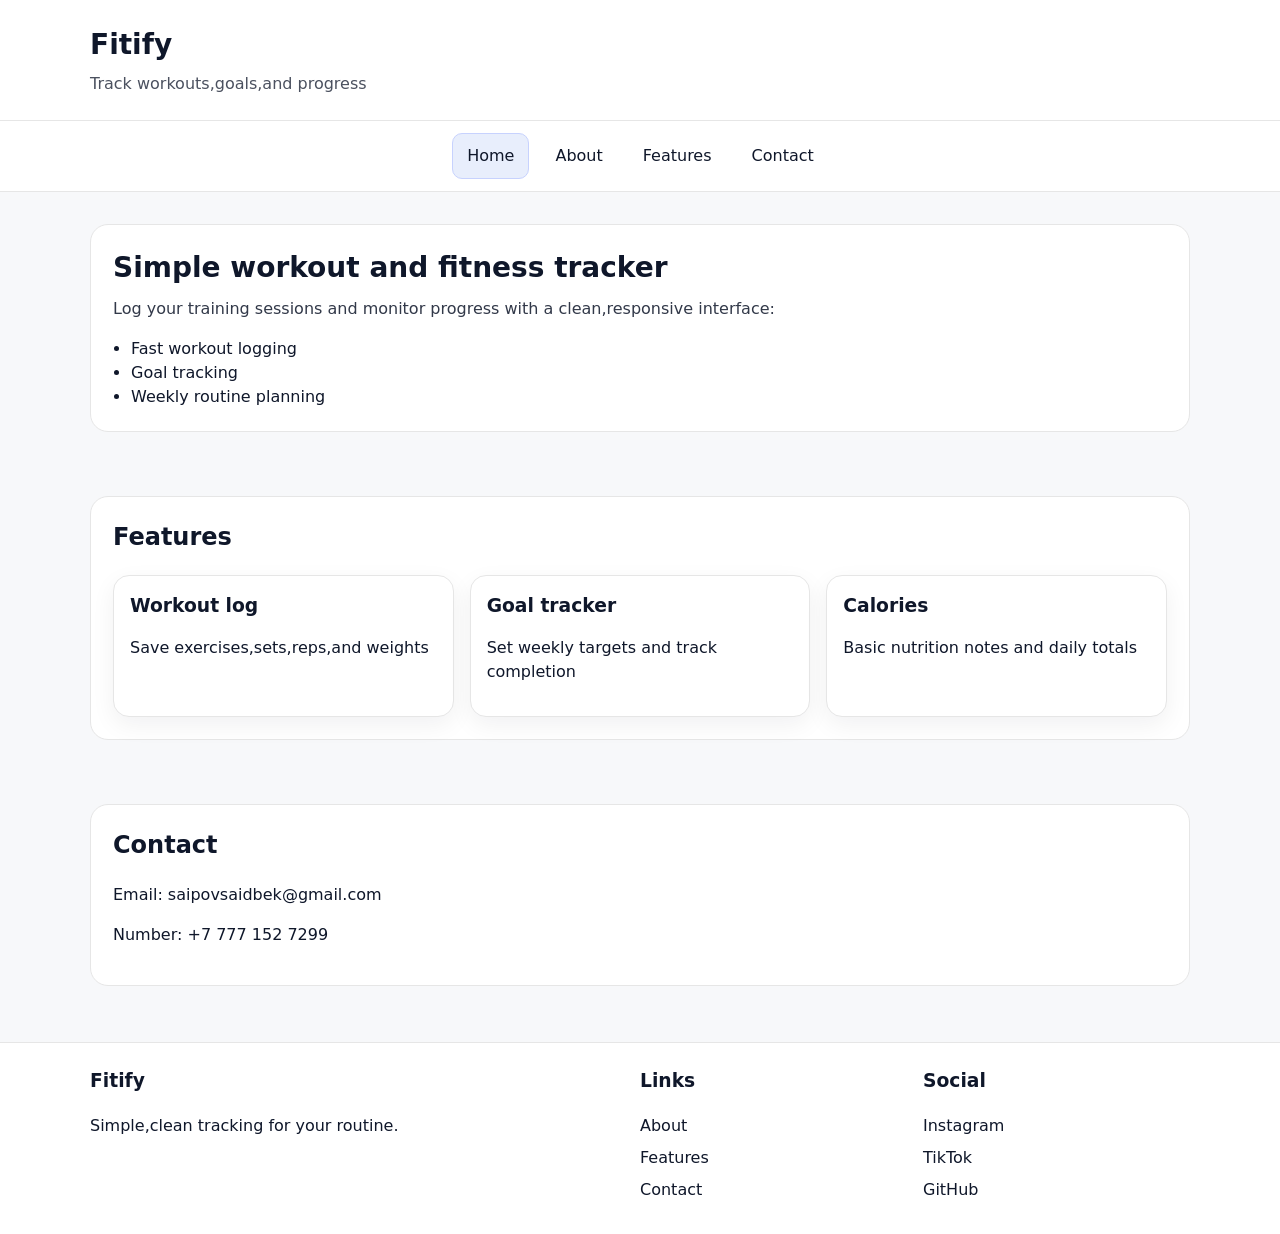
==== index.html @ 846e51bb "Lab 1" ====
<!doctype html>
<html lang="en">
  <head>
    <meta charset="UTF-8" />
    <meta name="viewport" content="width=device-width, initial-scale=1.0" />
    <title>Fitify</title>
    <link rel="stylesheet" href="style.css" />
  </head>

  <body>
    <header class="site-header">
      <div class="container header-inner">
        <div class="brand">
          <h1>Fitify</h1>
          <p>Track workouts,goals,and progress</p>
        </div>
      </div>
    </header>

    <nav class="site-nav">
      <div class="container">
        <ul class="nav-list">
          <li><a href="index.html" class="active">Home</a></li>
          <li><a href="#about">About</a></li>
          <li><a href="#features">Features</a></li>
          <li><a href="#contact">Contact</a></li>
        </ul>
      </div>
    </nav>

    <main class="site-main">
      <section class="hero" id="about">
        <div class="container">
          <h2>Simple workout and fitness tracker</h2>
          <p>
            Log your training sessions and monitor progress with a clean,responsive interface:
          </p>

          <ul class="bullet-list">
            <li>Fast workout logging</li>
            <li>Goal tracking</li>
            <li>Weekly routine planning</li>
          </ul>
        </div>
      </section>

      <section class="features" id="features">
        <div class="container">
          <h2>Features</h2>

          <div class="cards-grid">
            <article class="card">
              <h3>Workout log</h3>
              <p>Save exercises,sets,reps,and weights</p>
            </article>

            <article class="card">
              <h3>Goal tracker</h3>
              <p>Set weekly targets and track completion</p>
            </article>

            <article class="card">
              <h3>Calories</h3>
              <p>Basic nutrition notes and daily totals</p>
            </article>

            
          </div>
        </div>
      </section>

      <section class="contact" id="contact">
        <div class="container">
          <h2>Contact</h2>
          <p>Email: saipovsaidbek@gmail.com</p>
          <p>Number: +7 777 152 7299 </p>
        </div>
      </section>
    </main>

    <footer class="site-footer">
      <div class="container footer-grid">
        <div>
          <h3>Fitify</h3>
          <p>Simple,clean tracking for your routine.</p>
        </div>

        <div>
          <h3>Links</h3>
          <ul class="footer-links">
            <li><a href="#about">About</a></li>
            <li><a href="#features">Features</a></li>
            <li><a href="#contact">Contact</a></li>
          </ul>
        </div> 

        <div>
          <h3>Social</h3>
          <ul class="footer-links">
            <li><a href="https://www.instagram.com/saipovvv.s/">Instagram</a></li>
            <li><a href="https://www.tiktok.com/@saidbek._">TikTok</a></li>
            <li><a href="https://github.com/said4you">GitHub</a></li>
          </ul>
        </div>
      </div>
    </footer>
  </body>
</html>
---- style.css ----
* {
  box-sizing: border-box;
}

body {
  margin: 0;
  font-family: system-ui, -apple-system, Segoe UI, Roboto, Arial, sans-serif;
  line-height: 1.5;
  background: #f7f8fa;
  color: #0f172a;
}

a {
  color: inherit;
  text-decoration: none;
}

.container {
  width: min(1100px, 92%);
  margin: 0 auto;
}

.site-header,
.site-nav,
.site-footer {
  background: white;
}

.site-nav {
  border-top: 1px solid #e6e6e6;
  border-bottom: 1px solid #e6e6e6;
}

.site-footer {
  margin-top: 24px;
  border-top: 1px solid #e6e6e6;
}


.site-header {
  padding: 24px 0;
}

.header-inner {
  display: flex;
  align-items: center;
  justify-content: space-between;
}

.brand h1 {
  margin: 0;
  font-size: 28px;
}

.brand p {
  margin: 6px 0 0;
  opacity: 0.75;
}


.site-nav {
  border-top: 1px solid #e6e6e6;
}

.nav-list {
  list-style: none;
  margin: 0;
  padding: 12px 0;
  display: flex;        
  gap: 12px;
  align-items: center;
  justify-content: center;
  flex-wrap: wrap;
}

.nav-list a {
  display: block;
  padding: 10px 14px;
  border-radius: 10px;
  transition: transform 0.12s ease, background 0.12s ease;
}

.nav-list a:hover {
  background: #f2f4f7;        
  transform: translateY(-1px);
}

.nav-list a.active {
  background: #e8eefc;
}

.site-main section {
  padding: 32px 0;
}

.hero h2,
.features h2,
.contact h2 {
  margin-top: 0;
}

.bullet-list {
  margin: 12px 0 0;
  padding-left: 18px;
}

.cards-grid {
  display: grid;       
  grid-template-columns: repeat(3, 1fr);
  gap: 16px;
  margin-top: 16px;
}

.card {
  border: 1px solid #e6e6e6;
  border-radius: 16px;
  padding: 16px;
  background: white;
}

.card h3 {
  margin: 0 0 8px;
}



.site-footer {
  padding: 24px 0;
}

.footer-grid {
  display: grid;
  grid-template-columns: 2fr 1fr 1fr;
  gap: 16px;
}

.footer-links {
  list-style: none;
  padding: 0;
  margin: 10px 0 0;
}

.footer-links li {
  margin: 8px 0;
}

.footer-links a:hover {
  text-decoration: underline;
}


@media (max-width: 1199px) {
  .cards-grid {
    grid-template-columns: repeat(2, 1fr);
  }

  .footer-grid {
    grid-template-columns: 1fr 1fr;
  }
}


@media (max-width: 767px) {
  .nav-list {
    flex-direction: column;  
    align-items: stretch;
  }

  .nav-list a {
    text-align: center;
    width: 100%;
  }

  .cards-grid {
    grid-template-columns: 1fr;
  }

  .footer-grid {
    grid-template-columns: 1fr;
  }

  .brand h1 {
    font-size: 24px;
  }
}


.hero .container,
.features .container,
.contact .container {
  background: white;
  border: 1px solid #e6e6e6;
  border-radius: 18px;
  padding: 22px;
}

.hero h2 {
  font-size: 28px;
  margin-bottom: 8px;
}

.hero p {
  margin-top: 0;
  opacity: 0.85;
}

.card {
  box-shadow: 0 8px 24px rgba(15, 23, 42, 0.06);
}

.cards-grid {
  margin-top: 18px;
}

.nav-list a.active {
  background: #e8eefc;
  border: 1px solid #c7d2fe;
}

.nav-list a:hover {
  background: #f1f5f9;
}

.footer-grid h3 {
  margin-top: 0;
}
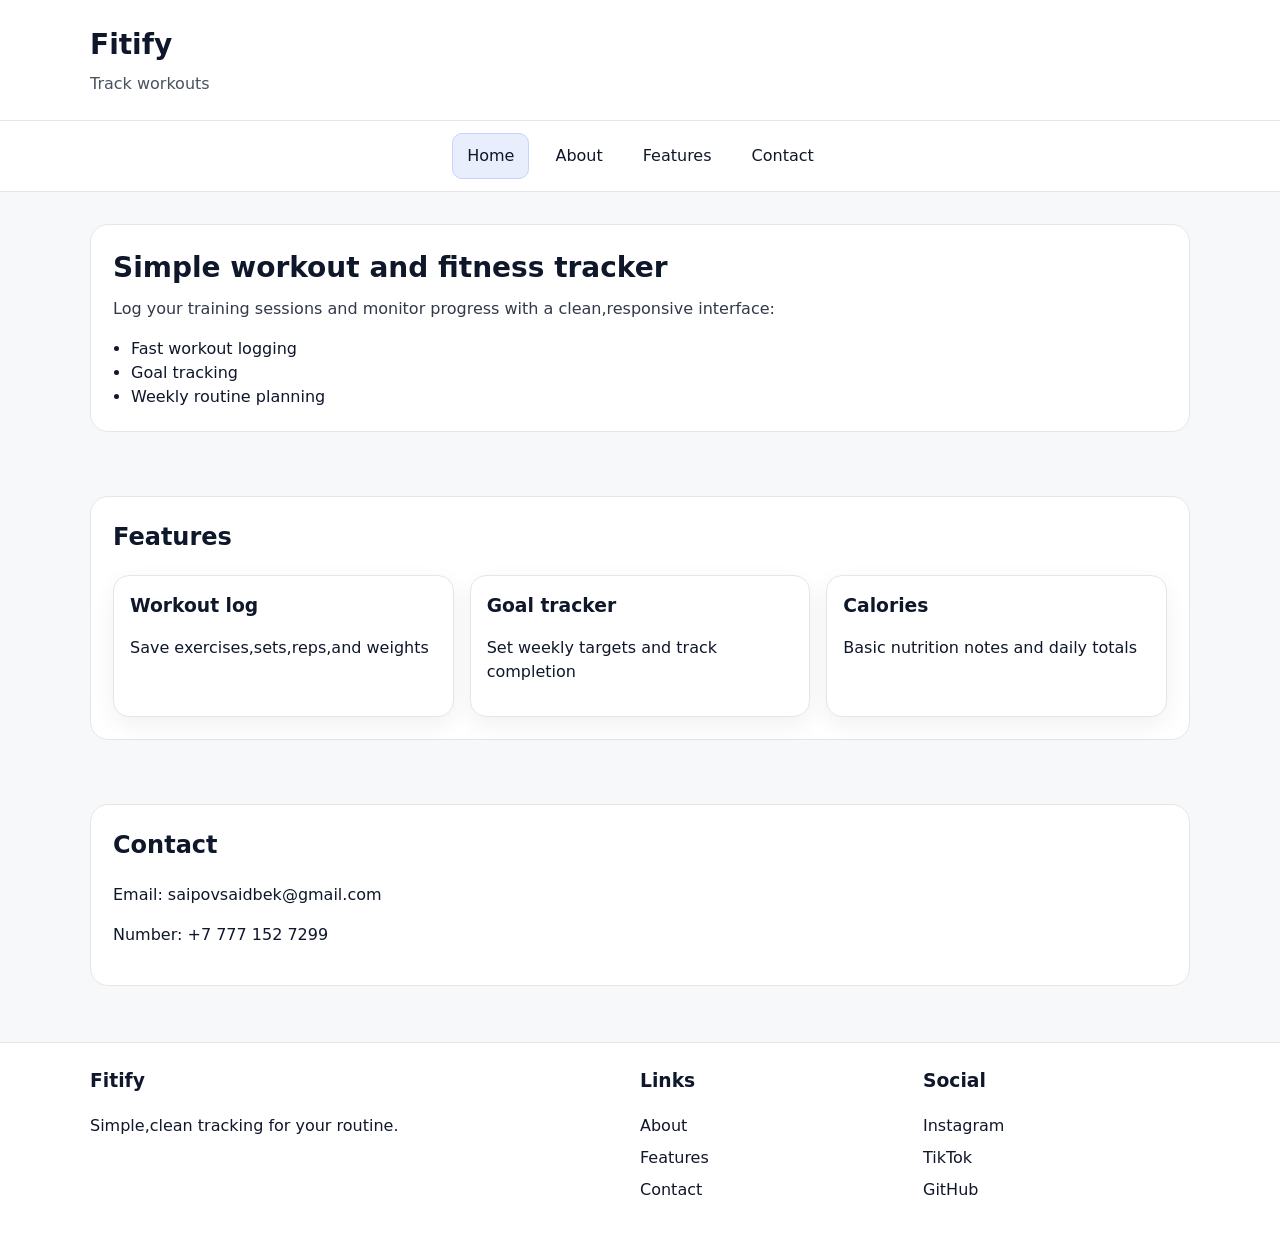
==== commit f2c3cb8e: "Started lab 2" ====
--- a/index.html
+++ b/index.html
@@ -12,7 +12,7 @@
       <div class="container header-inner">
         <div class="brand">
           <h1>Fitify</h1>
-          <p>Track workouts,goals,and progress</p>
+          <p>Track workouts</p>
         </div>
       </div>
     </header>
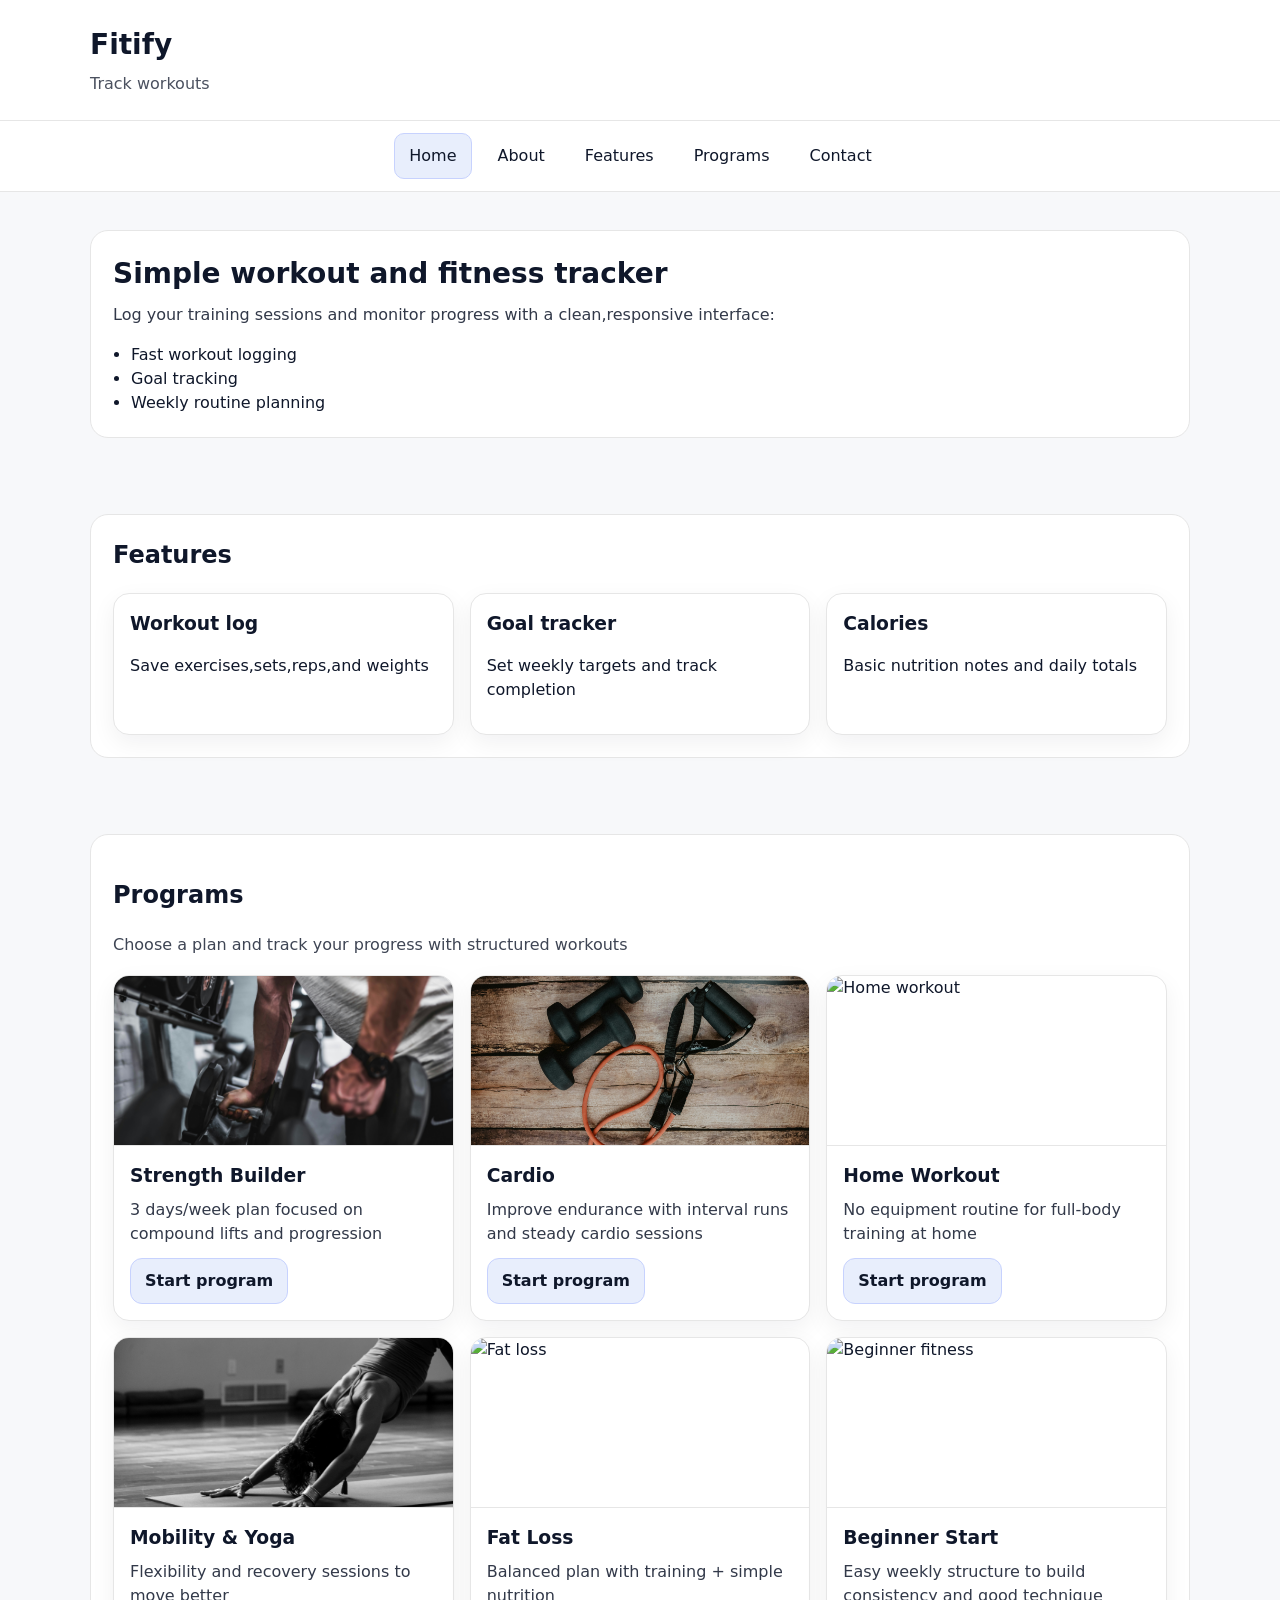
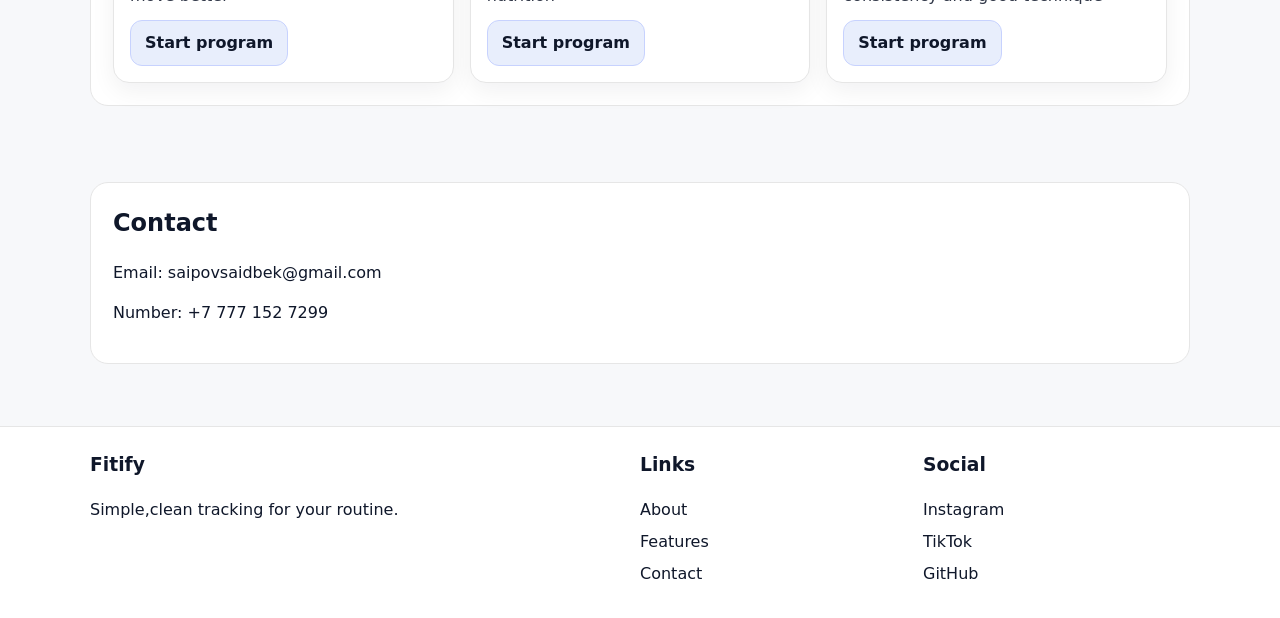
==== commit f2c5f506: "Images and new nav button- programs Improved style.css; added hover effects of cards and transitions" ====
--- a/index.html
+++ b/index.html
@@ -23,6 +23,7 @@
           <li><a href="index.html" class="active">Home</a></li>
           <li><a href="#about">About</a></li>
           <li><a href="#features">Features</a></li>
+          <li><a href="#programs">Programs</a></li>
           <li><a href="#contact">Contact</a></li>
         </ul>
       </div>
@@ -69,6 +70,71 @@
         </div>
       </section>
 
+      <section class="programs" id="programs">
+  <div class="container">
+    <h2>Programs</h2>
+    <p class="section-subtitle">
+      Choose a plan and track your progress with structured workouts
+    </p>
+
+    <div class="cards-grid cards-grid--6">
+      <article class="card card--media">
+        <img src="images/fitness1.jpg" alt="Strength training" class="card-img" />
+        <div class="card-body">
+          <h3>Strength Builder</h3>
+          <p>3 days/week plan focused on compound lifts and progression</p>
+          <a class="btn" href="#contact">Start program</a>
+        </div>
+      </article>
+
+      <article class="card card--media">
+        <img src="images/fitness2.jpg" alt="Cardio training" class="card-img" />
+        <div class="card-body">
+          <h3>Cardio</h3>
+          <p>Improve endurance with interval runs and steady cardio sessions</p>
+          <a class="btn" href="#contact">Start program</a>
+        </div>
+      </article>
+
+      <article class="card card--media">
+        <img src="images/homeworkout.jpg" alt="Home workout " class="card-img" />
+        <div class="card-body">
+          <h3>Home Workout</h3>
+          <p>No equipment routine for full-body training at home</p>
+          <a class="btn" href="#contact">Start program</a>
+        </div>
+      </article>
+
+      <article class="card card--media">
+        <img src="images/yoga.jpg" alt="Yoga and mobility" class="card-img" />
+        <div class="card-body">
+          <h3>Mobility & Yoga</h3>
+          <p>Flexibility and recovery sessions to move better</p>
+          <a class="btn" href="#contact">Start program</a>
+        </div>
+      </article>
+
+      <article class="card card--media">
+        <img src="images/fitness5.jpg" alt="Fat loss" class="card-img" />
+        <div class="card-body">
+          <h3>Fat Loss</h3>
+          <p>Balanced plan with training + simple nutrition</p>
+          <a class="btn" href="#contact">Start program</a>
+        </div>
+      </article>
+
+      <article class="card card--media">
+        <img src="images/fitness6.jpg" alt="Beginner fitness" class="card-img" />
+        <div class="card-body">
+          <h3>Beginner Start</h3>
+          <p>Easy weekly structure to build consistency and good technique</p>
+          <a class="btn" href="#contact">Start program</a>
+        </div>
+      </article>
+    </div>
+  </div>
+</section>
+
       <section class="contact" id="contact">
         <div class="container">
           <h2>Contact</h2>
--- a/style.css
+++ b/style.css
@@ -224,3 +224,95 @@
 .footer-grid h3 {
   margin-top: 0;
 }
+
+/* ===== Lab 2 improvements ===== */
+
+/* Typography + hierarchy */
+.section-subtitle {
+  margin: 6px 0 0;
+  opacity: 0.8;
+  max-width: 60ch;
+}
+
+/* Better spacing between sections */
+.site-main section {
+  padding: 38px 0;
+}
+
+/* Programs section spacing */
+.programs .container {
+  background: white;
+  border: 1px solid #e6e6e6;
+  border-radius: 18px;
+  padding: 22px;
+}
+
+/* Card with image */
+.card--media {
+  overflow: hidden; /* keeps rounded corners clean with images */
+  padding: 0;       /* image + body handle spacing */
+}
+
+.card-img {
+  width: 100%;
+  height: 170px;
+  object-fit: cover;
+  display: block;
+  border-bottom: 1px solid #e6e6e6;
+}
+
+.card-body {
+  padding: 16px;
+}
+
+.card-body p {
+  margin: 0 0 12px;
+  opacity: 0.85;
+}
+
+/* Modern button styles + transitions */
+.btn {
+  display: inline-block;
+  padding: 10px 14px;
+  border-radius: 12px;
+  border: 1px solid #c7d2fe;
+  background: #e8eefc; /* accent */
+  font-weight: 600;
+  transition: transform 0.12s ease, background 0.12s ease, box-shadow 0.12s ease;
+}
+
+.btn:hover {
+  background: #dbe7ff;
+  transform: translateY(-1px);
+  box-shadow: 0 10px 22px rgba(15, 23, 42, 0.10);
+}
+
+/* Hover effects for cards + smooth transitions */
+.card {
+  transition: transform 0.14s ease, box-shadow 0.14s ease, border-color 0.14s ease;
+}
+
+.card:hover {
+  transform: translateY(-3px);
+  border-color: #cbd5e1;
+  box-shadow: 0 14px 30px rgba(15, 23, 42, 0.10);
+}
+
+/* Make the 6-card grid look nice */
+.cards-grid--6 {
+  margin-top: 18px;
+}
+
+/* Responsive image card heights */
+@media (max-width: 1199px) {
+  .card-img {
+    height: 160px;
+  }
+}
+
+@media (max-width: 767px) {
+  .card-img {
+    height: 150px;
+  }
+}
+
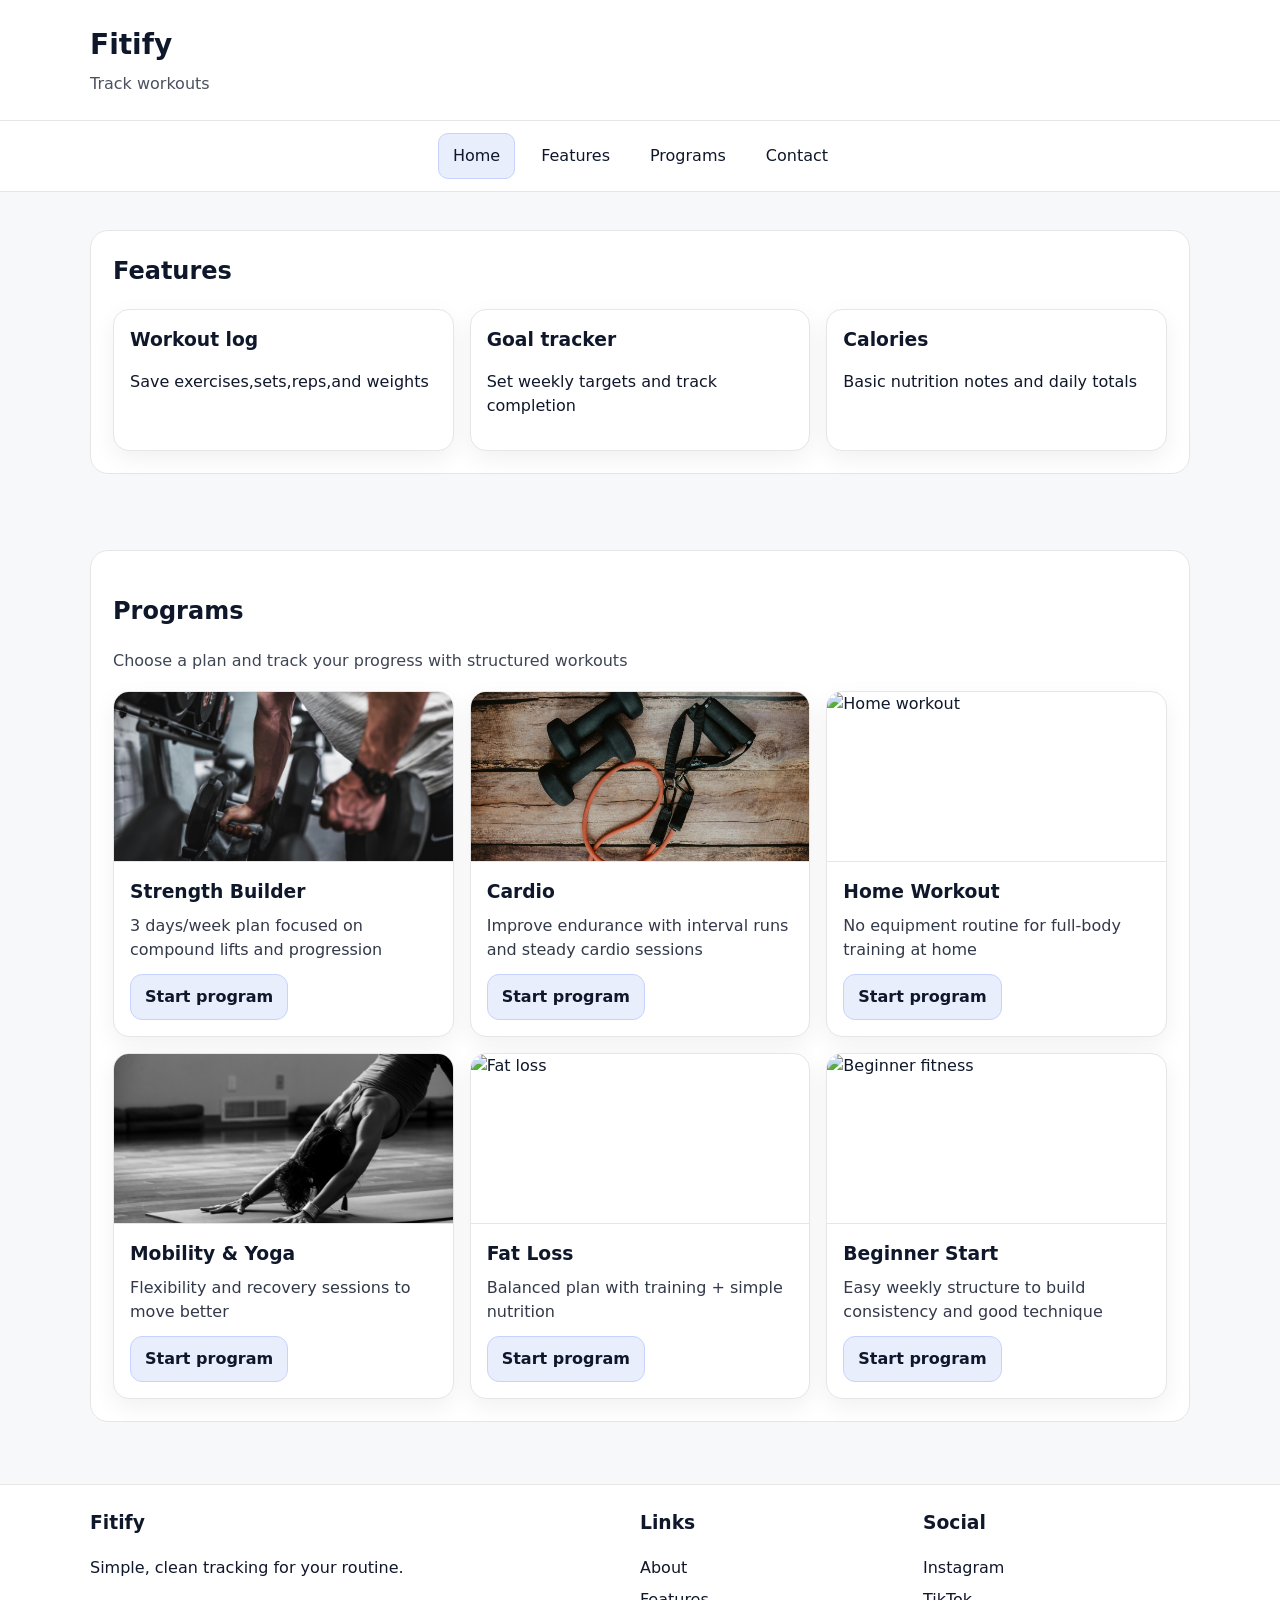
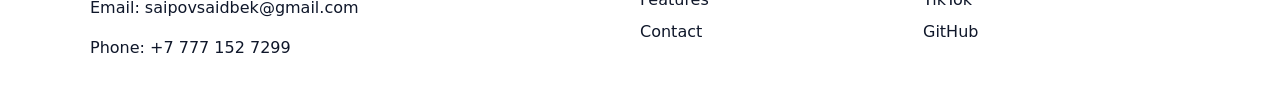
==== commit a4284d29: "modified:   index.html : removed Contact container,centralized Fitify logo" ====
--- a/index.html
+++ b/index.html
@@ -21,7 +21,6 @@
       <div class="container">
         <ul class="nav-list">
           <li><a href="index.html" class="active">Home</a></li>
-          <li><a href="#about">About</a></li>
           <li><a href="#features">Features</a></li>
           <li><a href="#programs">Programs</a></li>
           <li><a href="#contact">Contact</a></li>
@@ -30,20 +29,7 @@
     </nav>
 
     <main class="site-main">
-      <section class="hero" id="about">
-        <div class="container">
-          <h2>Simple workout and fitness tracker</h2>
-          <p>
-            Log your training sessions and monitor progress with a clean,responsive interface:
-          </p>
-
-          <ul class="bullet-list">
-            <li>Fast workout logging</li>
-            <li>Goal tracking</li>
-            <li>Weekly routine planning</li>
-          </ul>
-        </div>
-      </section>
+    
 
       <section class="features" id="features">
         <div class="container">
@@ -135,21 +121,18 @@
   </div>
 </section>
 
-      <section class="contact" id="contact">
-        <div class="container">
-          <h2>Contact</h2>
-          <p>Email: saipovsaidbek@gmail.com</p>
-          <p>Number: +7 777 152 7299 </p>
-        </div>
-      </section>
+  
     </main>
 
     <footer class="site-footer">
       <div class="container footer-grid">
-        <div>
+       <div>
           <h3>Fitify</h3>
-          <p>Simple,clean tracking for your routine.</p>
+          <p>Simple, clean tracking for your routine.</p>
+          <p>Email: saipovsaidbek@gmail.com</p>
+          <p>Phone: +7 777 152 7299</p>
         </div>
+
 
         <div>
           <h3>Links</h3>
--- a/style.css
+++ b/style.css
@@ -225,21 +225,19 @@
   margin-top: 0;
 }
 
-/* ===== Lab 2 improvements ===== */
-
-/* Typography + hierarchy */
+
 .section-subtitle {
   margin: 6px 0 0;
   opacity: 0.8;
   max-width: 60ch;
 }
 
-/* Better spacing between sections */
+
 .site-main section {
   padding: 38px 0;
 }
 
-/* Programs section spacing */
+
 .programs .container {
   background: white;
   border: 1px solid #e6e6e6;
@@ -247,10 +245,10 @@
   padding: 22px;
 }
 
-/* Card with image */
+
 .card--media {
-  overflow: hidden; /* keeps rounded corners clean with images */
-  padding: 0;       /* image + body handle spacing */
+  overflow: hidden; 
+  padding: 0;     
 }
 
 .card-img {
@@ -270,13 +268,12 @@
   opacity: 0.85;
 }
 
-/* Modern button styles + transitions */
 .btn {
   display: inline-block;
   padding: 10px 14px;
   border-radius: 12px;
   border: 1px solid #c7d2fe;
-  background: #e8eefc; /* accent */
+  background: #e8eefc; 
   font-weight: 600;
   transition: transform 0.12s ease, background 0.12s ease, box-shadow 0.12s ease;
 }
@@ -286,8 +283,6 @@
   transform: translateY(-1px);
   box-shadow: 0 10px 22px rgba(15, 23, 42, 0.10);
 }
-
-/* Hover effects for cards + smooth transitions */
 .card {
   transition: transform 0.14s ease, box-shadow 0.14s ease, border-color 0.14s ease;
 }
@@ -298,21 +293,22 @@
   box-shadow: 0 14px 30px rgba(15, 23, 42, 0.10);
 }
 
-/* Make the 6-card grid look nice */
 .cards-grid--6 {
   margin-top: 18px;
 }
 
-/* Responsive image card heights */
+
 @media (max-width: 1199px) {
   .card-img {
     height: 160px;
   }
 }
-
 @media (max-width: 767px) {
   .card-img {
     height: 150px;
   }
 }
 
+html {
+  scroll-behavior: smooth;
+}
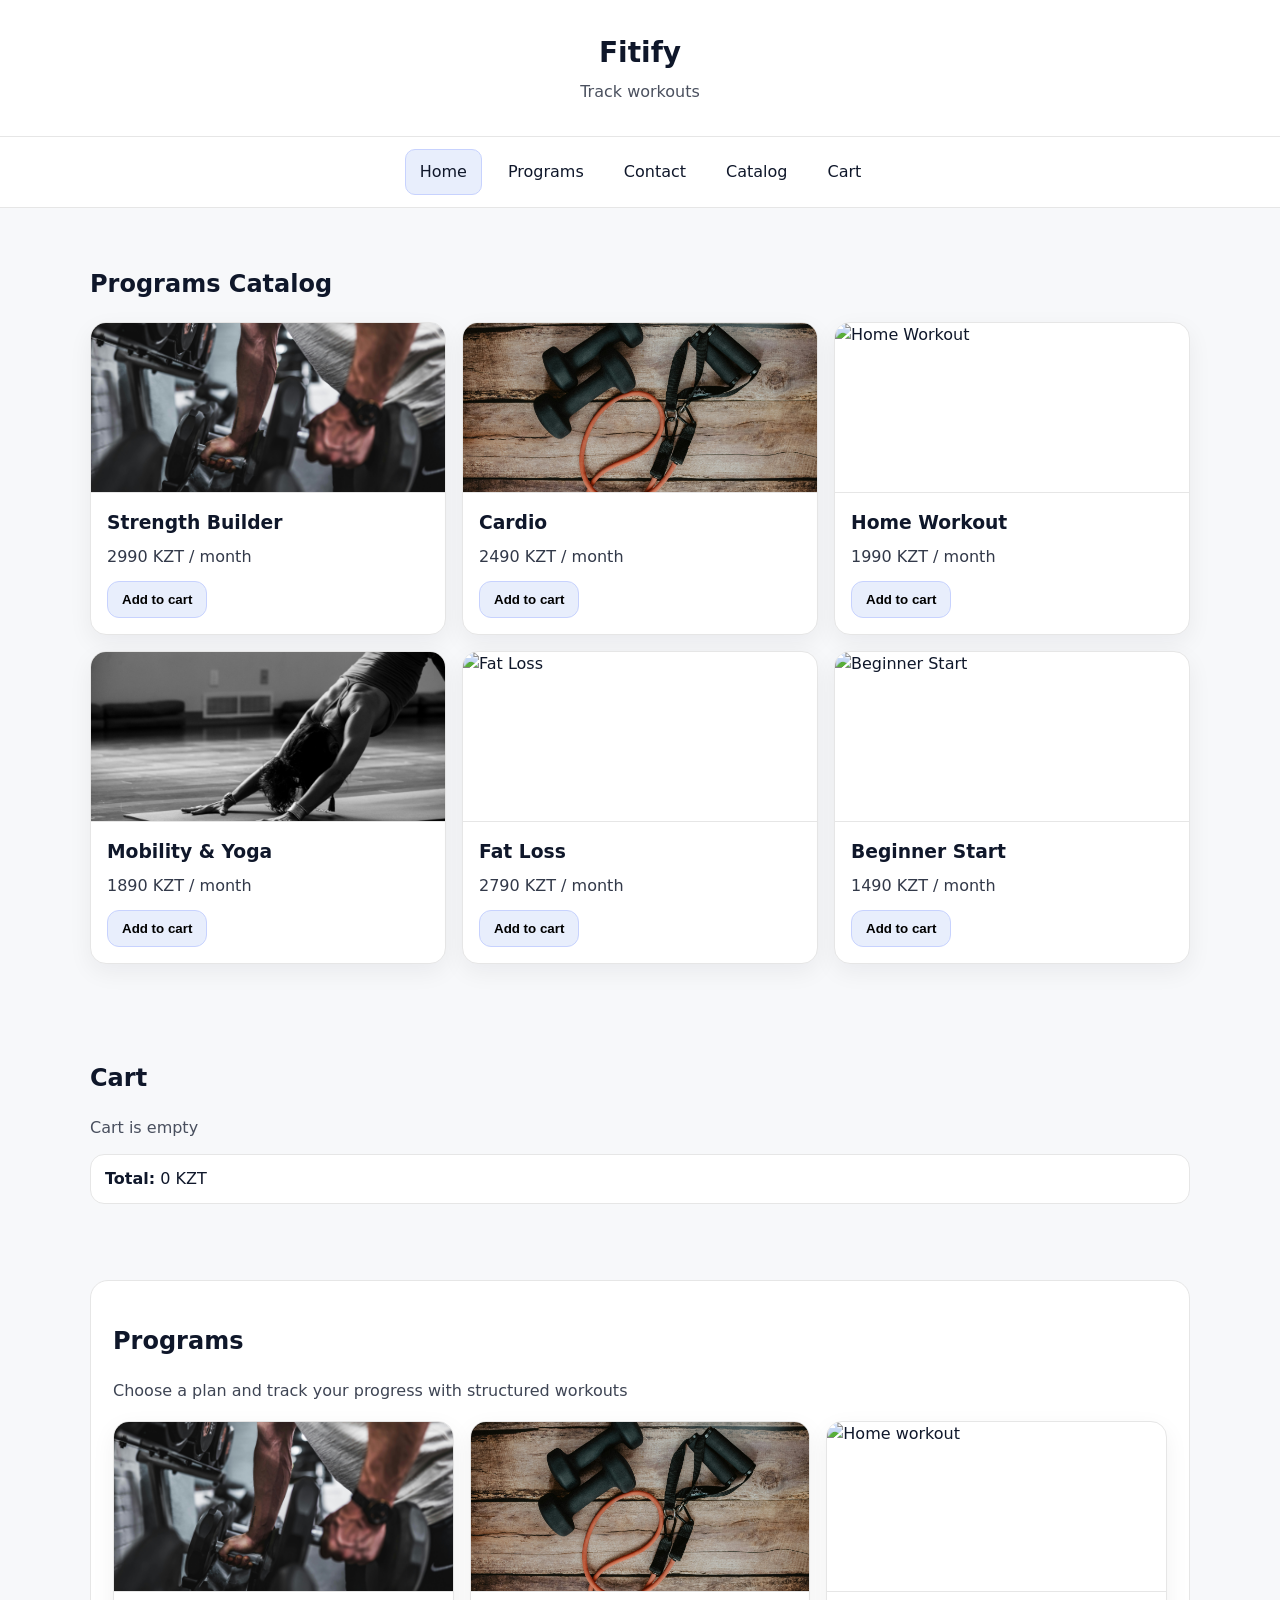
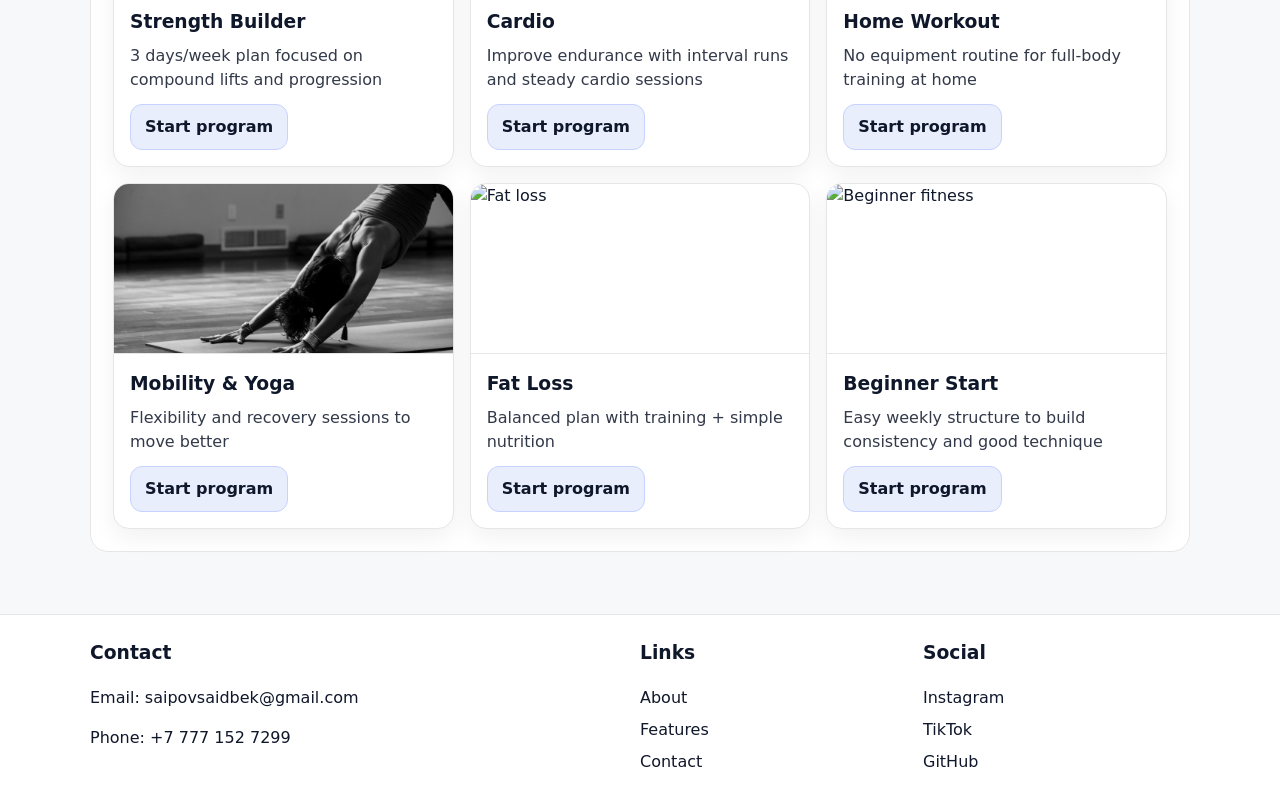
==== commit 03805f95: "modified:   index.html 	new file:   script.js 	modified:   style.css" ====
--- a/index.html
+++ b/index.html
@@ -21,41 +21,37 @@
       <div class="container">
         <ul class="nav-list">
           <li><a href="index.html" class="active">Home</a></li>
-          <li><a href="#features">Features</a></li>
           <li><a href="#programs">Programs</a></li>
-          <li><a href="#contact">Contact</a></li>
+          <li><a href="#footer">Contact</a></li>
+          <li><a href="#catalog">Catalog</a></li>
+          <li><a href="#cart">Cart</a></li>
         </ul>
       </div>
     </nav>
 
     <main class="site-main">
-    
 
-      <section class="features" id="features">
-        <div class="container">
-          <h2>Features</h2>
+    <section class="catalog" id="catalog">
+  <div class="container">
+    <h2>Programs Catalog</h2>
+    <div id="products" class="cards-grid"></div>
+  </div>
+</section>
 
-          <div class="cards-grid">
-            <article class="card">
-              <h3>Workout log</h3>
-              <p>Save exercises,sets,reps,and weights</p>
-            </article>
+<section class="cart" id="cart">
+  <div class="container">
+    <h2>Cart</h2>
 
-            <article class="card">
-              <h3>Goal tracker</h3>
-              <p>Set weekly targets and track completion</p>
-            </article>
+    <div id="cart-items" class="cart-items"></div>
 
-            <article class="card">
-              <h3>Calories</h3>
-              <p>Basic nutrition notes and daily totals</p>
-            </article>
+    <div class="cart-summary">
+      <strong>Total:</strong> <span id="cart-total">0</span> KZT
+    </div>
+  </div>
+</section>
 
-            
-          </div>
-        </div>
-      </section>
 
+      
       <section class="programs" id="programs">
   <div class="container">
     <h2>Programs</h2>
@@ -124,11 +120,10 @@
   
     </main>
 
-    <footer class="site-footer">
+    <footer class="site-footer" id="footer">
       <div class="container footer-grid">
        <div>
-          <h3>Fitify</h3>
-          <p>Simple, clean tracking for your routine.</p>
+          <h3>Contact</h3>
           <p>Email: saipovsaidbek@gmail.com</p>
           <p>Phone: +7 777 152 7299</p>
         </div>
@@ -139,7 +134,7 @@
           <ul class="footer-links">
             <li><a href="#about">About</a></li>
             <li><a href="#features">Features</a></li>
-            <li><a href="#contact">Contact</a></li>
+            <li><a href="#footer">Contact</a></li>
           </ul>
         </div> 
 
@@ -153,5 +148,10 @@
         </div>
       </div>
     </footer>
+
+    <script src="script.js"></script>
+
   </body>
-</html>+</html>
+
+
--- a/style.css
+++ b/style.css
@@ -43,9 +43,11 @@
 
 .header-inner {
   display: flex;
+  flex-direction: column;
   align-items: center;
-  justify-content: space-between;
-}
+  text-align: center;
+}
+
 
 .brand h1 {
   margin: 0;
@@ -312,3 +314,54 @@
 html {
   scroll-behavior: smooth;
 }
+
+.brand {
+  padding: 8px 0;
+}
+
+
+.cart-items {
+  display: grid;
+  gap: 10px;
+  margin-top: 12px;
+}
+
+.cart-item {
+  display: flex;
+  justify-content: space-between;
+  align-items: center;
+  border: 1px solid #e6e6e6;
+  background: white;
+  border-radius: 14px;
+  padding: 12px 14px;
+}
+
+.cart-item .meta {
+  display: grid;
+  gap: 2px;
+}
+
+.cart-item .price {
+  opacity: 0.85;
+}
+
+.cart-summary {
+  margin-top: 14px;
+  padding: 12px 14px;
+  border: 1px solid #e6e6e6;
+  border-radius: 14px;
+  background: white;
+}
+
+.btn-danger {
+  border: 1px solid #fecaca;
+  background: #fee2e2;
+  border-radius: 12px;
+  padding: 8px 12px;
+  font-weight: 600;
+  cursor: pointer;
+}
+
+.btn-danger:hover {
+  background: #fecaca;
+}
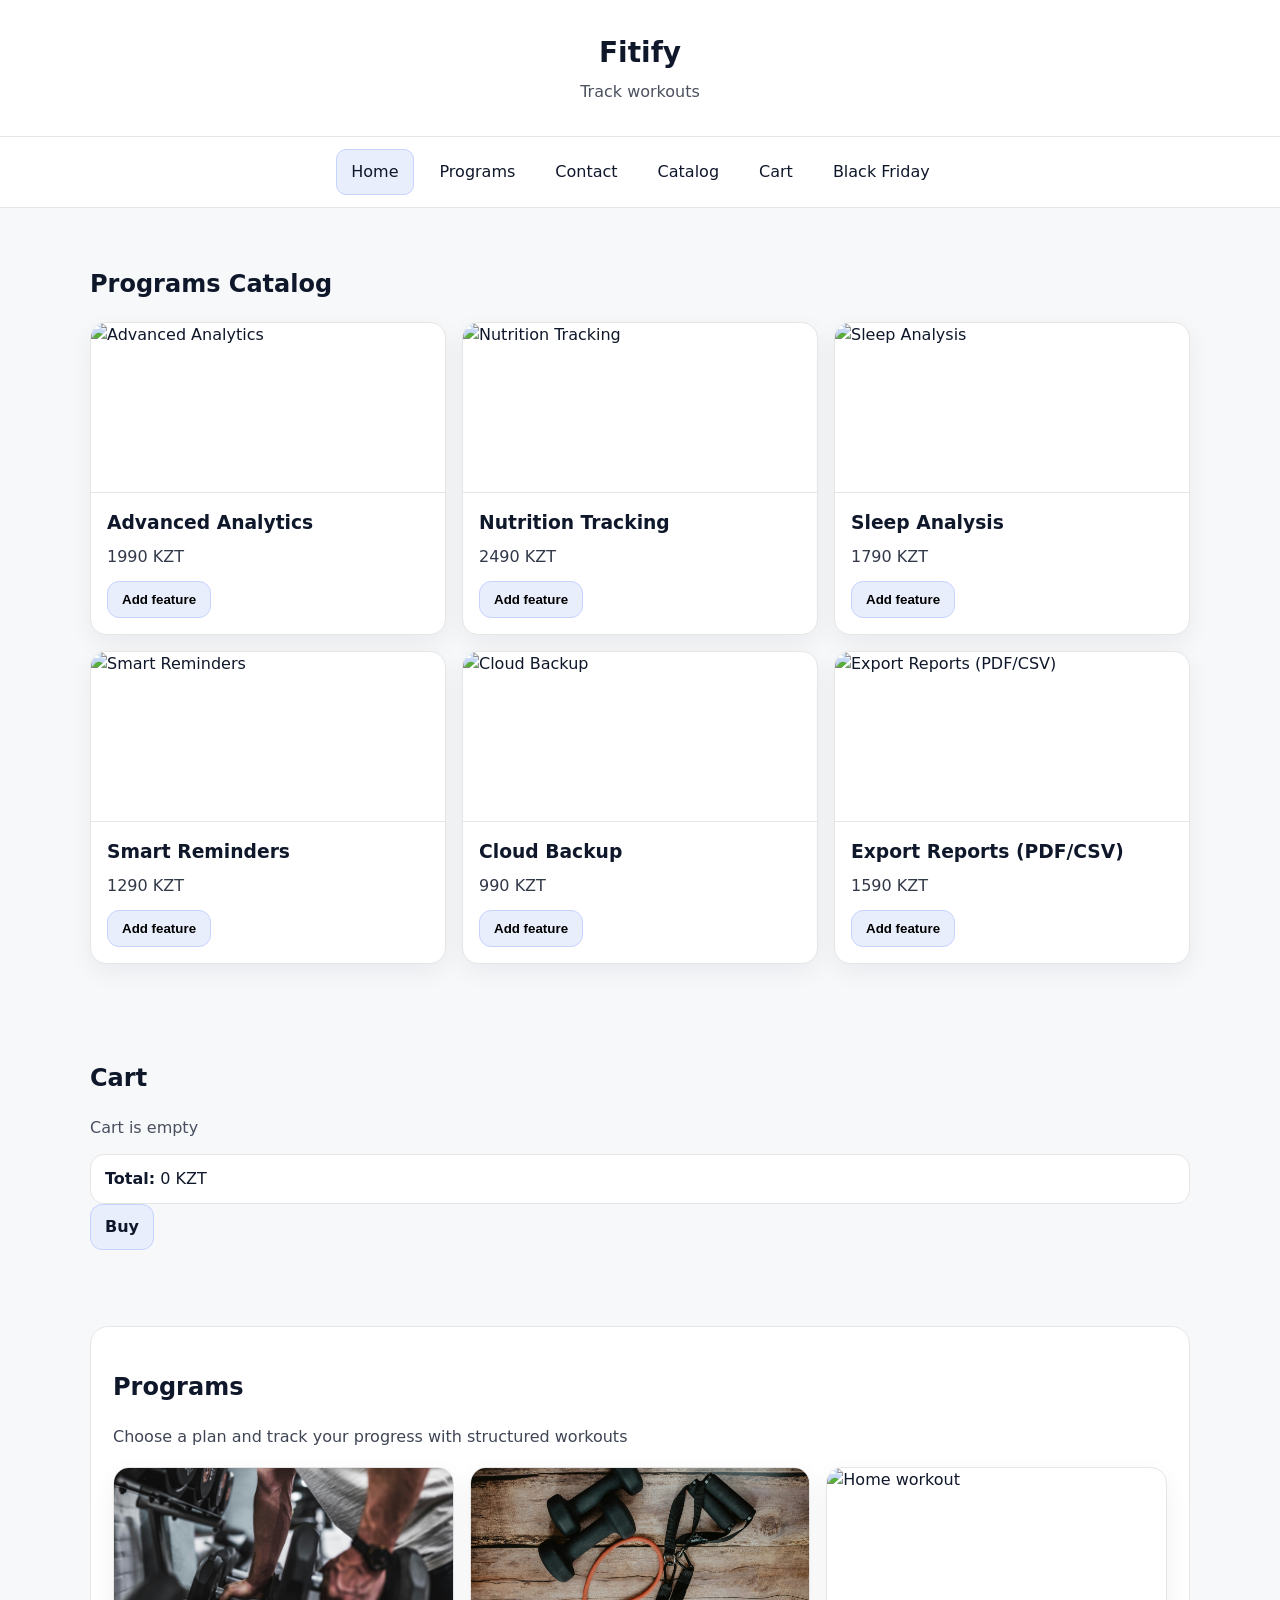
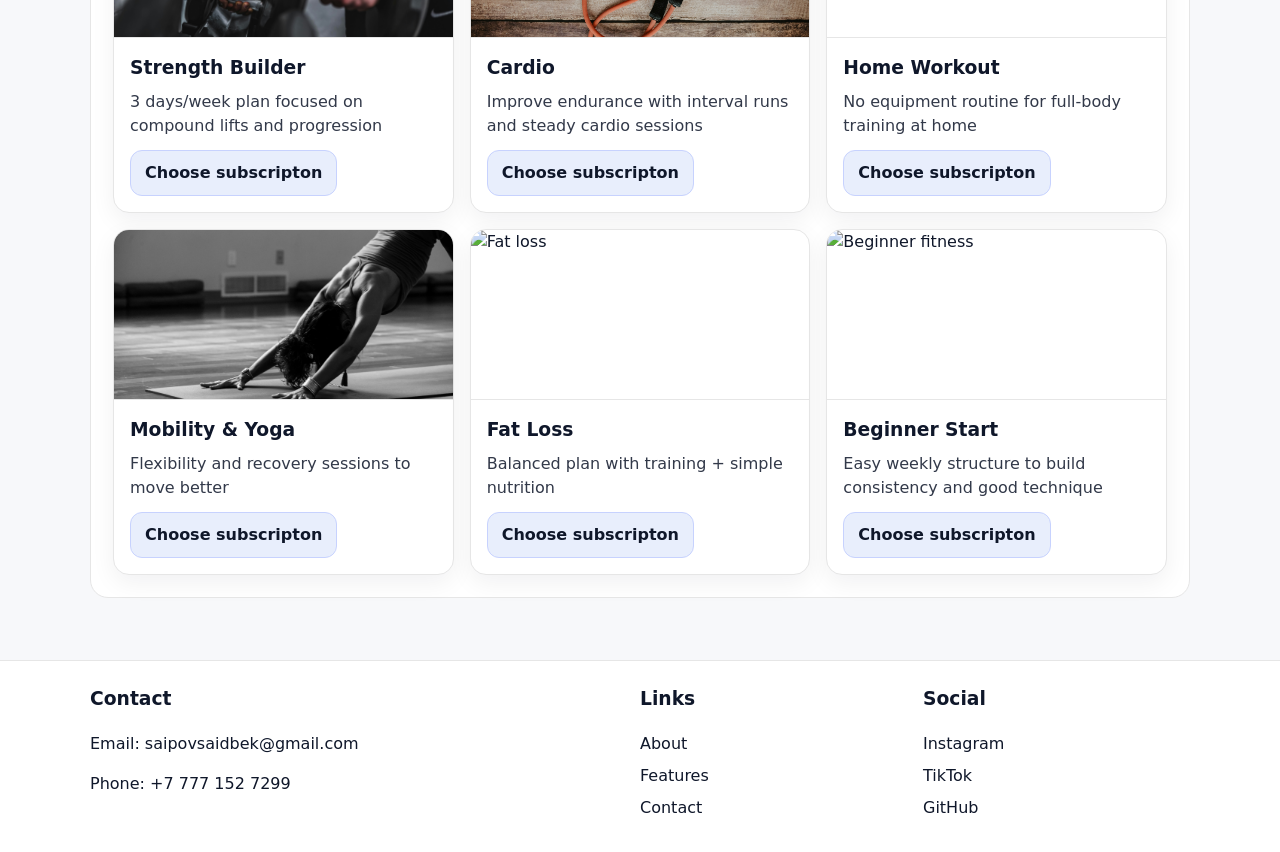
==== commit 5b9e7269: "black friday added black friday page with timer" ====
--- a/index.html
+++ b/index.html
@@ -25,6 +25,7 @@
           <li><a href="#footer">Contact</a></li>
           <li><a href="#catalog">Catalog</a></li>
           <li><a href="#cart">Cart</a></li>
+          <li><a href="black-friday.html">Black Friday</a></li>
         </ul>
       </div>
     </nav>
@@ -47,7 +48,13 @@
     <div class="cart-summary">
       <strong>Total:</strong> <span id="cart-total">0</span> KZT
     </div>
+   
+    <div class="cart-actions">
+      <a href="checkout.html" class="btn btn-buy">Buy</a>
+    </div>
   </div>
+
+      
 </section>
 
 
@@ -65,7 +72,7 @@
         <div class="card-body">
           <h3>Strength Builder</h3>
           <p>3 days/week plan focused on compound lifts and progression</p>
-          <a class="btn" href="#contact">Start program</a>
+          <a class="btn" href="#contact">Choose subscripton</a>
         </div>
       </article>
 
@@ -74,7 +81,7 @@
         <div class="card-body">
           <h3>Cardio</h3>
           <p>Improve endurance with interval runs and steady cardio sessions</p>
-          <a class="btn" href="#contact">Start program</a>
+          <a class="btn" href="#contact">Choose subscripton</a>
         </div>
       </article>
 
@@ -83,7 +90,7 @@
         <div class="card-body">
           <h3>Home Workout</h3>
           <p>No equipment routine for full-body training at home</p>
-          <a class="btn" href="#contact">Start program</a>
+          <a class="btn" href="#contact">Choose subscripton</a>
         </div>
       </article>
 
@@ -92,7 +99,7 @@
         <div class="card-body">
           <h3>Mobility & Yoga</h3>
           <p>Flexibility and recovery sessions to move better</p>
-          <a class="btn" href="#contact">Start program</a>
+          <a class="btn" href="#contact">Choose subscripton</a>
         </div>
       </article>
 
@@ -101,7 +108,7 @@
         <div class="card-body">
           <h3>Fat Loss</h3>
           <p>Balanced plan with training + simple nutrition</p>
-          <a class="btn" href="#contact">Start program</a>
+          <a class="btn" href="#contact">Choose subscripton</a>
         </div>
       </article>
 
@@ -110,7 +117,7 @@
         <div class="card-body">
           <h3>Beginner Start</h3>
           <p>Easy weekly structure to build consistency and good technique</p>
-          <a class="btn" href="#contact">Start program</a>
+          <a class="btn" href="#contact">Choose subscripton</a>
         </div>
       </article>
     </div>
--- a/style.css
+++ b/style.css
@@ -365,3 +365,203 @@
 .btn-danger:hover {
   background: #fecaca;
 }
+
+
+
+
+.checkout {
+  min-height: 100vh;
+  display: flex;
+  align-items: center;
+  justify-content: center;
+  background: #f7f8fa;
+  padding: 40px 16px;
+}
+
+
+
+.checkout-form {
+  display: grid;
+  gap: 16px;
+  margin-top: 20px;
+  width: 100%;
+  max-width: 450px;
+  background: white;
+  padding: 28px;
+  border-radius: 18px;
+  box-shadow: 0 12px 30px rgba(15, 23, 42, 0.08);
+}
+
+.checkout h2 {
+  text-align: center;
+  margin-bottom: 10px;
+}
+
+
+.checkout-form label {
+  display: grid;
+  gap: 6px;
+  font-weight: 500;
+}
+
+.checkout-form input,
+.checkout-form select {
+  padding: 10px;
+  border-radius: 10px;
+  border: 1px solid #e6e6e6;
+  font-size: 14px;
+}
+
+.checkout-form input:focus,
+.checkout-form select:focus {
+  outline: none;
+  border-color: #c7d2fe;
+}
+
+.error {
+  color: #dc2626;
+  font-size: 12px;
+}
+
+.success-message {
+  margin-top: 12px;
+  color: #16a34a;
+  font-weight: 600;
+}
+
+.checkout .container {
+  width: 100%;
+  max-width: 500px;
+}
+
+/* ===== Black Friday page ===== */
+.bf-banner {
+  padding: 38px 0;
+}
+
+.bf-banner__inner {
+  display: flex;
+  align-items: center;
+  justify-content: space-between;
+  gap: 16px;
+  background: #0f172a;
+  color: white;
+  border-radius: 18px;
+  padding: 22px;
+  border: 1px solid rgba(255,255,255,0.12);
+}
+
+.bf-banner h2 {
+  margin: 0;
+  letter-spacing: 1px;
+}
+
+.bf-banner p {
+  margin: 6px 0 0;
+  opacity: 0.9;
+}
+
+.bf-timer {
+  display: grid;
+  grid-auto-flow: column;
+  gap: 10px;
+}
+
+.bf-box {
+  background: rgba(255,255,255,0.10);
+  border: 1px solid rgba(255,255,255,0.16);
+  border-radius: 14px;
+  padding: 10px 12px;
+  min-width: 82px;
+  text-align: center;
+}
+
+.bf-num {
+  font-weight: 800;
+  font-size: 22px;
+}
+
+.bf-label {
+  font-size: 12px;
+  opacity: 0.85;
+}
+
+.bf-controls {
+  padding: 18px 0;
+}
+
+.controls-grid {
+  display: grid;
+  grid-template-columns: repeat(3, 1fr);
+  gap: 14px;
+}
+
+.control {
+  display: grid;
+  gap: 6px;
+  font-weight: 600;
+}
+
+.control select {
+  padding: 10px;
+  border-radius: 12px;
+  border: 1px solid #e6e6e6;
+  background: white;
+}
+
+.bf-card {
+  position: relative;
+}
+
+.bf-badge {
+  position: absolute;
+  top: 12px;
+  left: 12px;
+  background: #0f172a;
+  color: white;
+  padding: 6px 10px;
+  border-radius: 999px;
+  font-weight: 700;
+  font-size: 12px;
+}
+
+.bf-meta {
+  opacity: 0.8;
+  margin: 6px 0 0;
+}
+
+.bf-price {
+  margin: 10px 0 0;
+  display: flex;
+  gap: 10px;
+  align-items: baseline;
+}
+
+.bf-old {
+  opacity: 0.6;
+  text-decoration: line-through;
+}
+
+.bf-new {
+  font-weight: 800;
+}
+
+.bf-card--out {
+  opacity: 0.65;
+}
+
+@media (max-width: 767px) {
+  .bf-banner__inner {
+    flex-direction: column;
+    align-items: stretch;
+  }
+
+  .bf-timer {
+    grid-auto-flow: row;
+    grid-template-columns: repeat(2, 1fr);
+  }
+
+  .controls-grid {
+    grid-template-columns: 1fr;
+  }
+}
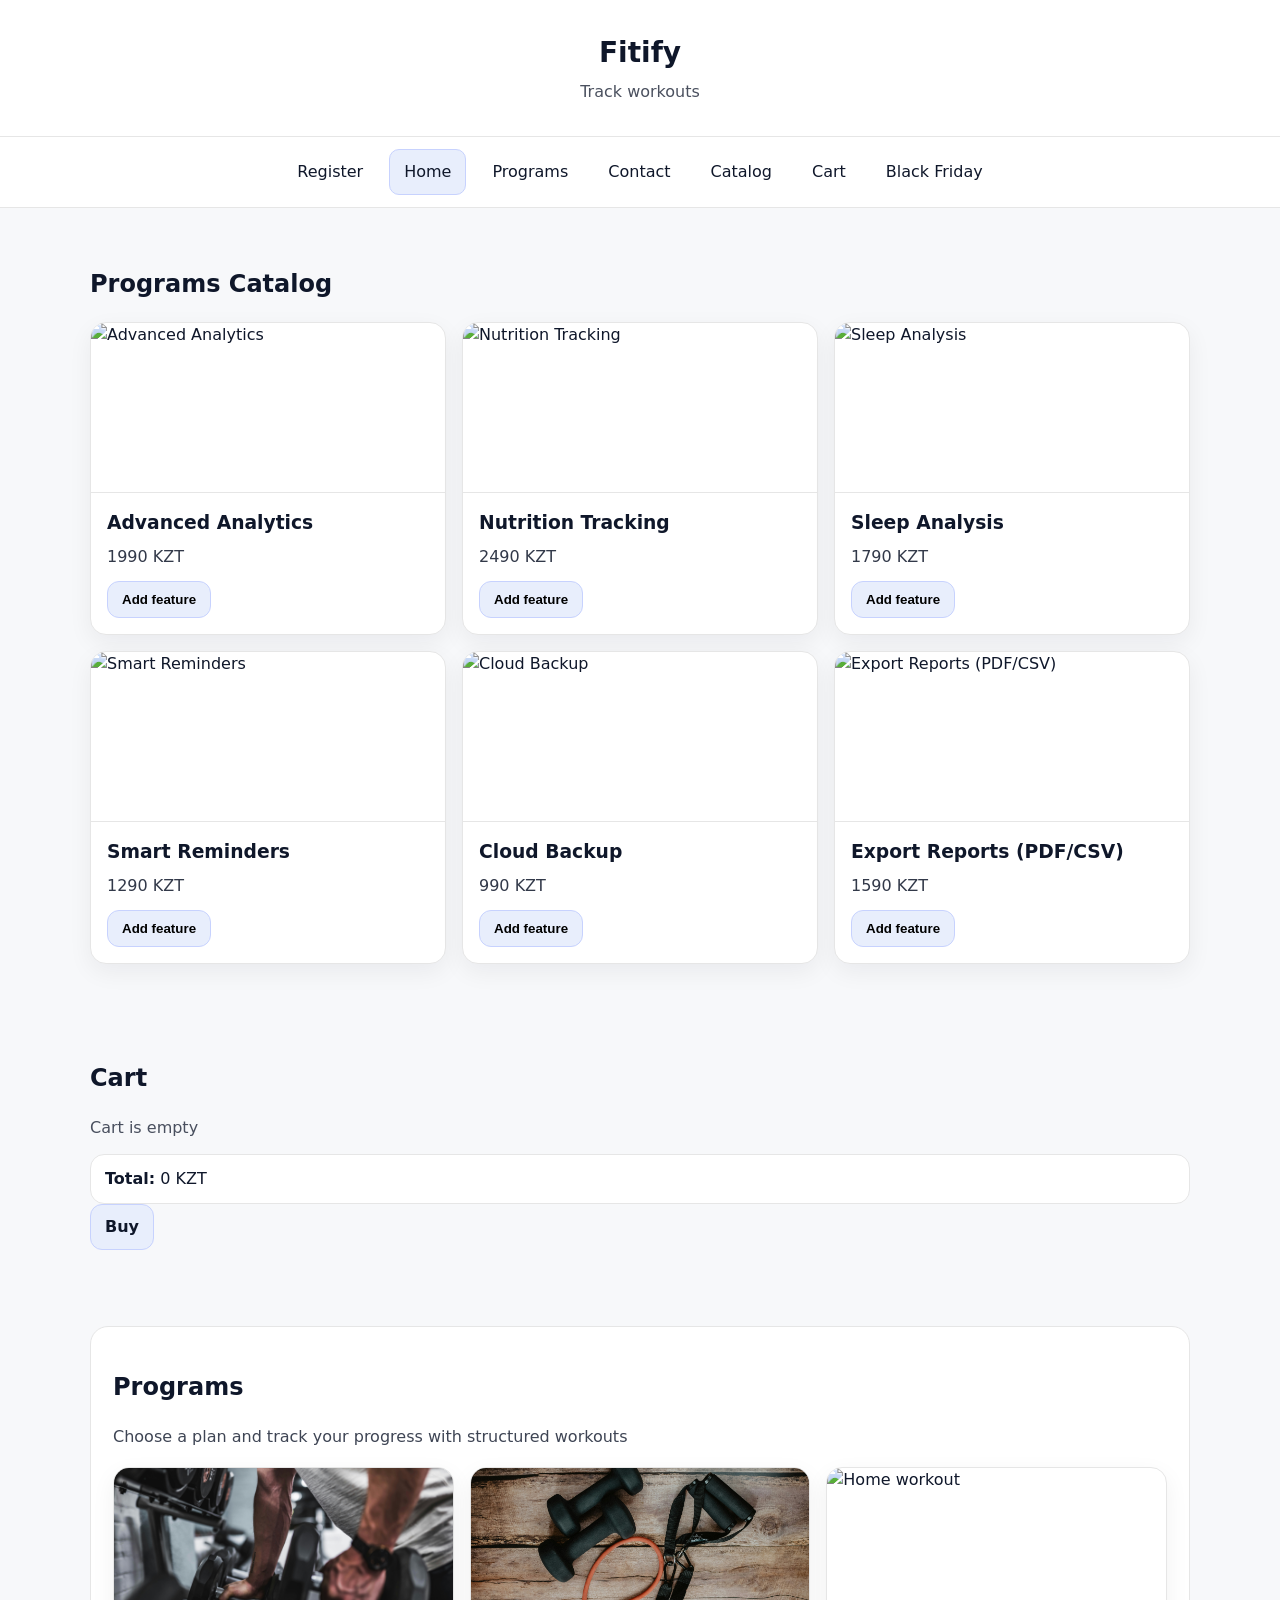
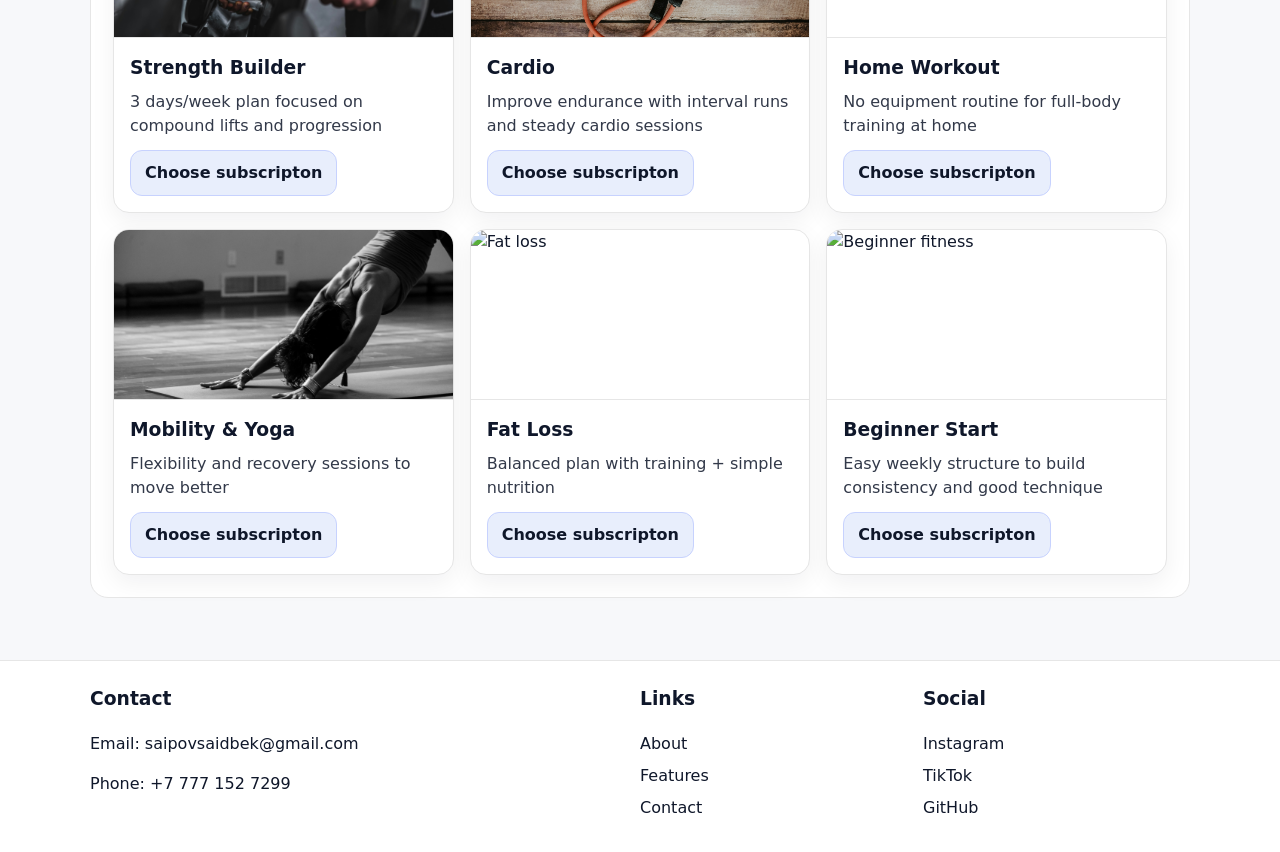
==== commit bb53d7e2: "deleted docx deleted Laboratory files" ====
--- a/index.html
+++ b/index.html
@@ -20,6 +20,7 @@
     <nav class="site-nav">
       <div class="container">
         <ul class="nav-list">
+          <li><a href="register.html">Register</a></li>
           <li><a href="index.html" class="active">Home</a></li>
           <li><a href="#programs">Programs</a></li>
           <li><a href="#footer">Contact</a></li>
@@ -73,7 +74,7 @@
           <h3>Strength Builder</h3>
           <p>3 days/week plan focused on compound lifts and progression</p>
           <a class="btn" href="#contact">Choose subscripton</a>
-        </div>
+        </div> 
       </article>
 
       <article class="card card--media">
--- a/style.css
+++ b/style.css
@@ -434,7 +434,7 @@
   max-width: 500px;
 }
 
-/* ===== Black Friday page ===== */
+/*  Black Friday page */
 .bf-banner {
   padding: 38px 0;
 }
